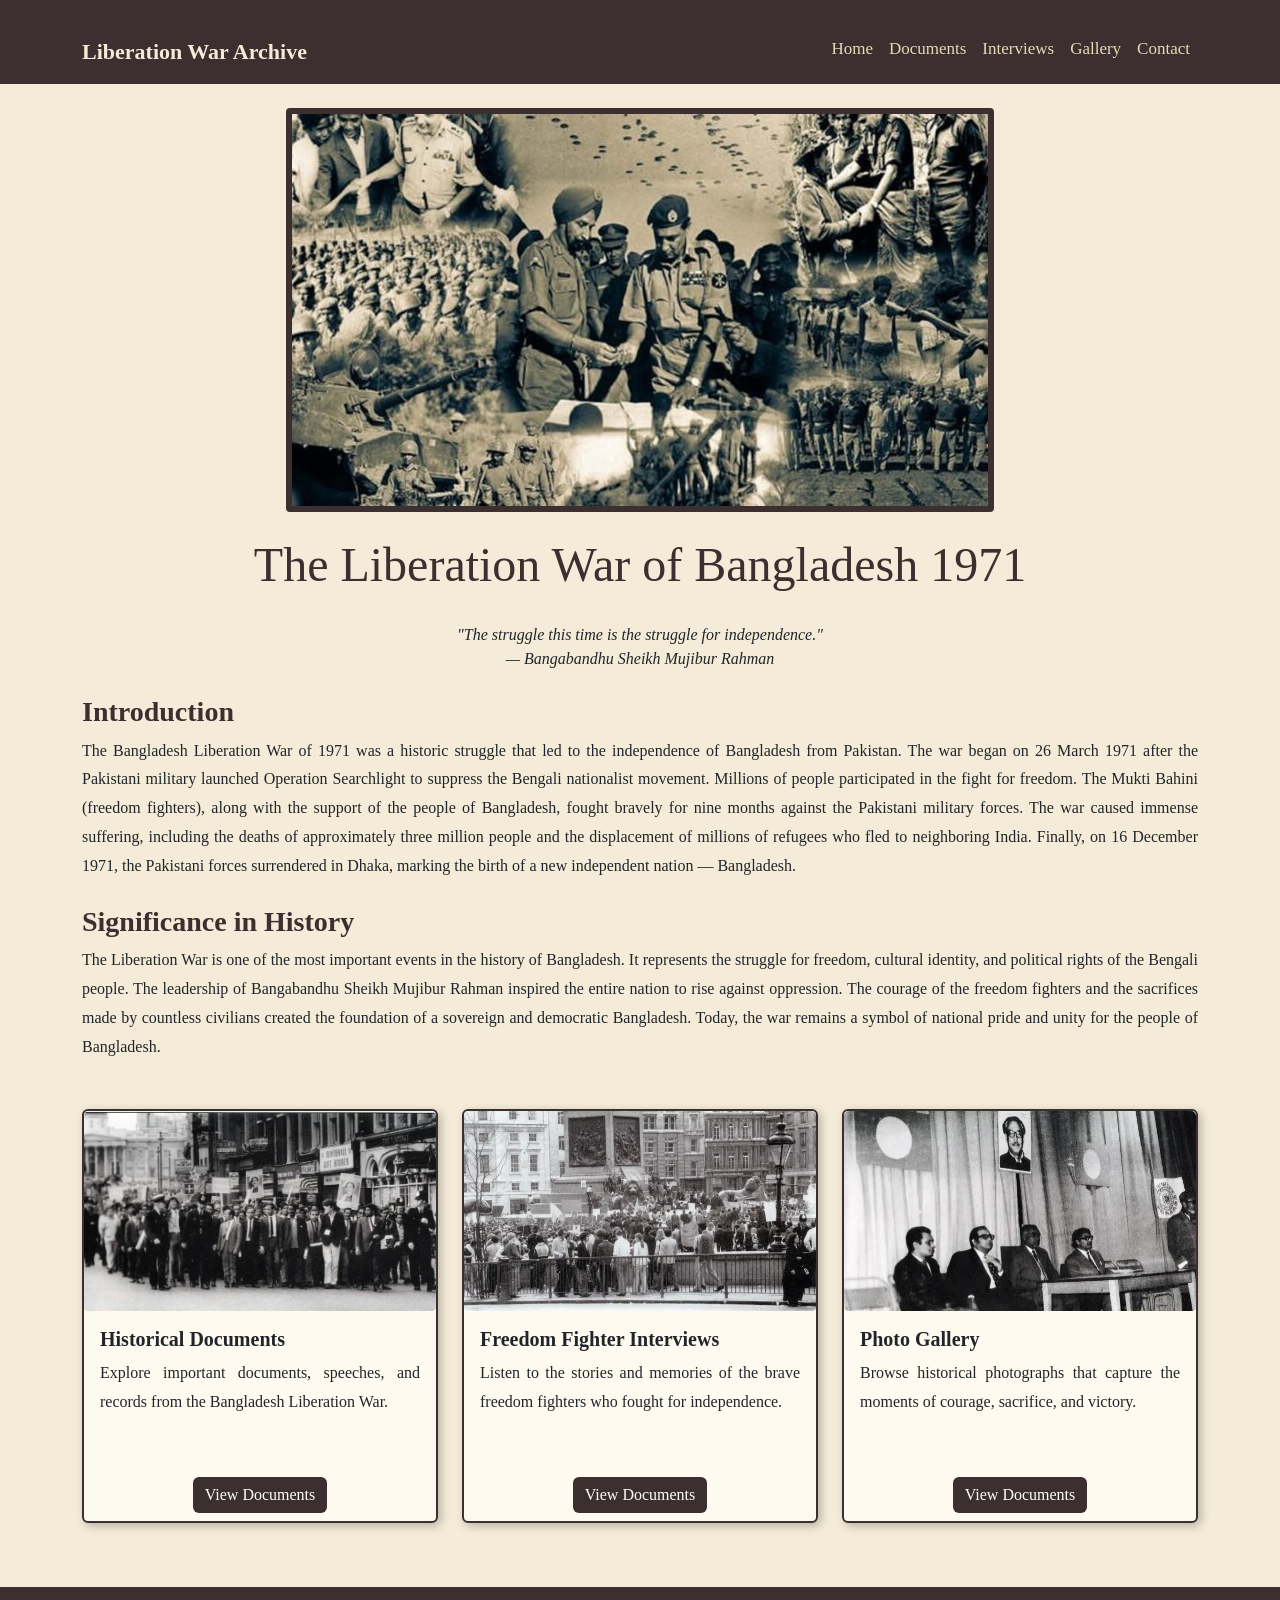
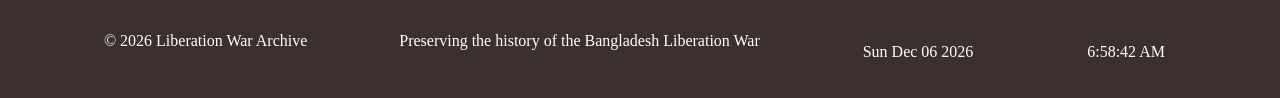
==== index.html @ 6a4b972b "Create index.html" ====
<!doctype html>
<html lang="en">
  <head>
    <meta charset="UTF-8" />
    <meta name="viewport" content="width=device-width, initial-scale=1" />

    <title>Liberation War Archive</title>

    <link
      href="https://cdn.jsdelivr.net/npm/bootstrap@5.3.8/dist/css/bootstrap.min.css"
      rel="stylesheet"
    />

    <link
      href="https://fonts.googleapis.com/css2?family=Libre+Baskerville&display=swap"
      rel="stylesheet"
    />

    <link rel="stylesheet" href="assets/style.css" />
  </head>

  <body>
    <nav class="navbar navbar-expand-lg sticky-top">
      <div class="container">
        <a class="navbar-brand" href="#">Liberation War Archive</a>

        <button
          class="navbar-toggler navbar-toggler border border-white border-1 bg-light"
          data-bs-toggle="collapse"
          data-bs-target="#menu"
        >
          <span class="navbar-toggler-icon"></span>
        </button>

        <div class="collapse navbar-collapse" id="menu">
          <ul class="navbar-nav ms-auto">
            <li class="nav-item">
              <a class="nav-link" href="home.html">Home</a>
            </li>

            <li class="nav-item">
              <a class="nav-link" href="Documentation.html">Documents</a>
            </li>

            <li class="nav-item">
              <a class="nav-link" href="Interviews.html">Interviews</a>
            </li>

            <li class="nav-item">
              <a class="nav-link" href="gallery.html">Gallery</a>
            </li>

            <li class="nav-item">
              <a class="nav-link" href="contact.html">Contact</a>
            </li>
          </ul>
        </div>
      </div>
    </nav>

    <main>
      <div class="container mt-4 text-center">
        <img src="assets/Image/Home/banner.jpg" class="img-fluid banner" />
      </div>

      <div class="container mt-4">
        <h1 class="text-center display-5">
          The Liberation War of Bangladesh 1971
        </h1>

        <div class="quote">
          "The struggle this time is the struggle for independence."

          <br />

          — Bangabandhu Sheikh Mujibur Rahman
        </div>
      </div>

      <div class="container mt-4">
        <h3>Introduction</h3>

        <p>
          The Bangladesh Liberation War of 1971 was a historic struggle that led
          to the independence of Bangladesh from Pakistan. The war began on 26
          March 1971 after the Pakistani military launched Operation Searchlight
          to suppress the Bengali nationalist movement. Millions of people
          participated in the fight for freedom. The Mukti Bahini (freedom
          fighters), along with the support of the people of Bangladesh, fought
          bravely for nine months against the Pakistani military forces. The war
          caused immense suffering, including the deaths of approximately three
          million people and the displacement of millions of refugees who fled
          to neighboring India. Finally, on 16 December 1971, the Pakistani
          forces surrendered in Dhaka, marking the birth of a new independent
          nation — Bangladesh.
        </p>
      </div>

      <div class="container mt-4">
        <h3>Significance in History</h3>

        <p>
          The Liberation War is one of the most important events in the history
          of Bangladesh. It represents the struggle for freedom, cultural
          identity, and political rights of the Bengali people. The leadership
          of Bangabandhu Sheikh Mujibur Rahman inspired the entire nation to
          rise against oppression. The courage of the freedom fighters and the
          sacrifices made by countless civilians created the foundation of a
          sovereign and democratic Bangladesh. Today, the war remains a symbol
          of national pride and unity for the people of Bangladesh.
        </p>
      </div>

      <div class="container mt-5">
        <div class="row">
          <div class="col-md-4 mb-4">
            <div class="card h-100 d-flex flex-column">
              <img
                src="assets/Image/Home/gl4.webp"
                class="card-img-top"
                style="object-fit: cover; height: 200px"
              />
              <div class="card-body flex-grow-1">
                <h5 class="card-title">Historical Documents</h5>
                <p>
                  Explore important documents, speeches, and records from the
                  Bangladesh Liberation War.
                </p>
              </div>
              <div class="card-footer bg-transparent border-0 text-center">
                <a href="#" class="btn btn-dark">View Documents</a>
              </div>
            </div>
          </div>

          <div class="col-md-4 mb-4">
            <div class="card h-100 d-flex flex-column">
              <img
                src="assets/Image/Home/gl3.webp"
                class="card-img-top"
                style="object-fit: cover; height: 200px"
              />
              <div class="card-body flex-grow-1">
                <h5 class="card-title">Freedom Fighter Interviews</h5>
                <p>
                  Listen to the stories and memories of the brave freedom
                  fighters who fought for independence.
                </p>
              </div>
              <div class="card-footer bg-transparent border-0 text-center">
                <a href="#" class="btn btn-dark">View Documents</a>
              </div>
            </div>
          </div>

          <div class="col-md-4 mb-4">
            <div class="card h-100 d-flex flex-column">
              <img
                src="assets/Image/Home/gl2.webp"
                class="card-img-top"
                style="object-fit: cover; height: 200px"
              />
              <div class="card-body flex-grow-1">
                <h5 class="card-title">Photo Gallery</h5>
                <p>
                  Browse historical photographs that capture the moments of
                  courage, sacrifice, and victory.
                </p>
              </div>
              <div class="card-footer bg-transparent border-0 text-center">
                <a href="#" class="btn btn-dark">View Documents</a>
              </div>
            </div>
          </div>
        </div>
      </div>
    </main>

    <footer class="">
      <div
        class="container d-flex flex-column flex-md-row gap-5 justify-content-around text-center"
      >
        <p>© 2026 Liberation War Archive</p>

        <p>Preserving the history of the Bangladesh Liberation War</p>

        <p id="date"></p>

        <p id="time"></p>
      </div>
    </footer>

    <script src="assets/main.js"></script>
    <script src="https://cdn.jsdelivr.net/npm/bootstrap@5.3.8/dist/js/bootstrap.bundle.min.js"></script>
  </body>
</html>
---- assets/style.css ----
body {
  background: #f4ecd8;
  font-family: Georgia, serif;
}

.navbar {
  background: #3b2f2f !important;
}

.navbar-brand {
  color: #f4ecd8 !important;
  font-weight: bold;
  font-size: 22px;
}

.nav-link {
  color: #e8d9b5 !important;
  font-size: 17px;
}

.nav-link:hover,
.nav-link.active {
  color: white !important;
}

/* ===== Headings ===== */
h1,
h2,
h3,
h4,
h5 {
  color: #3b2f2f;
  font-weight: bold;
}

/* ===== Paragraph ===== */
p {
  text-align: justify;
  line-height: 1.8;
}

/* ===== Links ===== */
a {
  color: #7a1c1c;
  text-decoration: none;
}

a:hover {
  color: #b22222;
  text-decoration: underline;
}

/* ===== Cards ===== */
.card {
  background: #fffaf0;
  border: 2px solid #3b2f2f;
  box-shadow: 3px 3px 10px rgba(0, 0, 0, 0.25);
  margin-bottom: 20px;
}

.card-title {
  font-weight: bold;
}

/* ===== Buttons ===== */
.btn-dark,
.btn-primary {
  background: #3b2f2f;
  border: none;
}

.btn-dark:hover,
.btn-primary:hover {
  background: #5a4747;
}

/* ===== Images ===== */
img {
  border-radius: 4px;
  max-width: 100%;
}

/* img.img-fluid:hover {
  transform: scale(1.05);
  box-shadow: 0 5px 15px rgba(0, 0, 0, 0.4);
  transition:
    transform 0.3s,
    box-shadow 0.3s;
} */

/* ===== Banner ===== */
.banner {
  border: 6px solid #3b2f2f;
}

/* ===== Lists ===== */
ul {
  padding-left: 20px;
}

li {
  margin-bottom: 6px;
}

/* ===== Video ===== */
iframe {
  width: 100%;
  height: 350px;
  border-radius: 6px;
}

/* ===== Quote Section ===== */
.quote {
  font-style: italic;
  text-align: center;
  margin-top: 30px;
}

/* ===== Footer ===== */
footer {
  background: #3b2f2f;
  color: white;
  padding: 20px;
  margin-top: 40px;
}

/* ===== Date Time ===== */
#date,
#time {
  color: white;
  background: #3b2f2f;
  padding: 8px;
  margin: 3px;
  border-radius: 5px;
  text-align: center;
}

/* ===== Section Spacing ===== */
.container {
  margin-top: 20px;
}

/* ===== Responsive ===== */
@media (max-width: 768px) {
  iframe {
    height: 250px;
  }

  h1 {
    font-size: 28px;
  }
}

/* ===== Gallery Grid (Bootstrap 5) ===== */
.row.g-3 img {
  border-radius: 6px;
  border: 2px solid #3b2f2f;
}

.row.g-3 img:hover {
  transform: scale(1.05);
  transition: all 0.3s;
  box-shadow: 0 5px 15px rgba(0, 0, 0, 0.3);
}

/* ===== Modal Images ===== */
.modal-body img {
  width: 100%;
  height: auto;
  border-radius: 6px;
}

/* ===== Gallery Cards ===== */
.gallery-card {
  border: 2px solid #3b2f2f;
  border-radius: 8px;
  overflow: hidden;
  background: #fffaf0;
  box-shadow: 3px 3px 10px rgba(0, 0, 0, 0.25);
  transition:
    transform 0.3s,
    box-shadow 0.3s;
}

.gallery-card img {
  width: 100%;
  height: 200px;
  object-fit: cover;
  display: block;
}

.gallery-card:hover {
  transform: scale(1.05);
  box-shadow: 0 10px 20px rgba(0, 0, 0, 0.4);
}
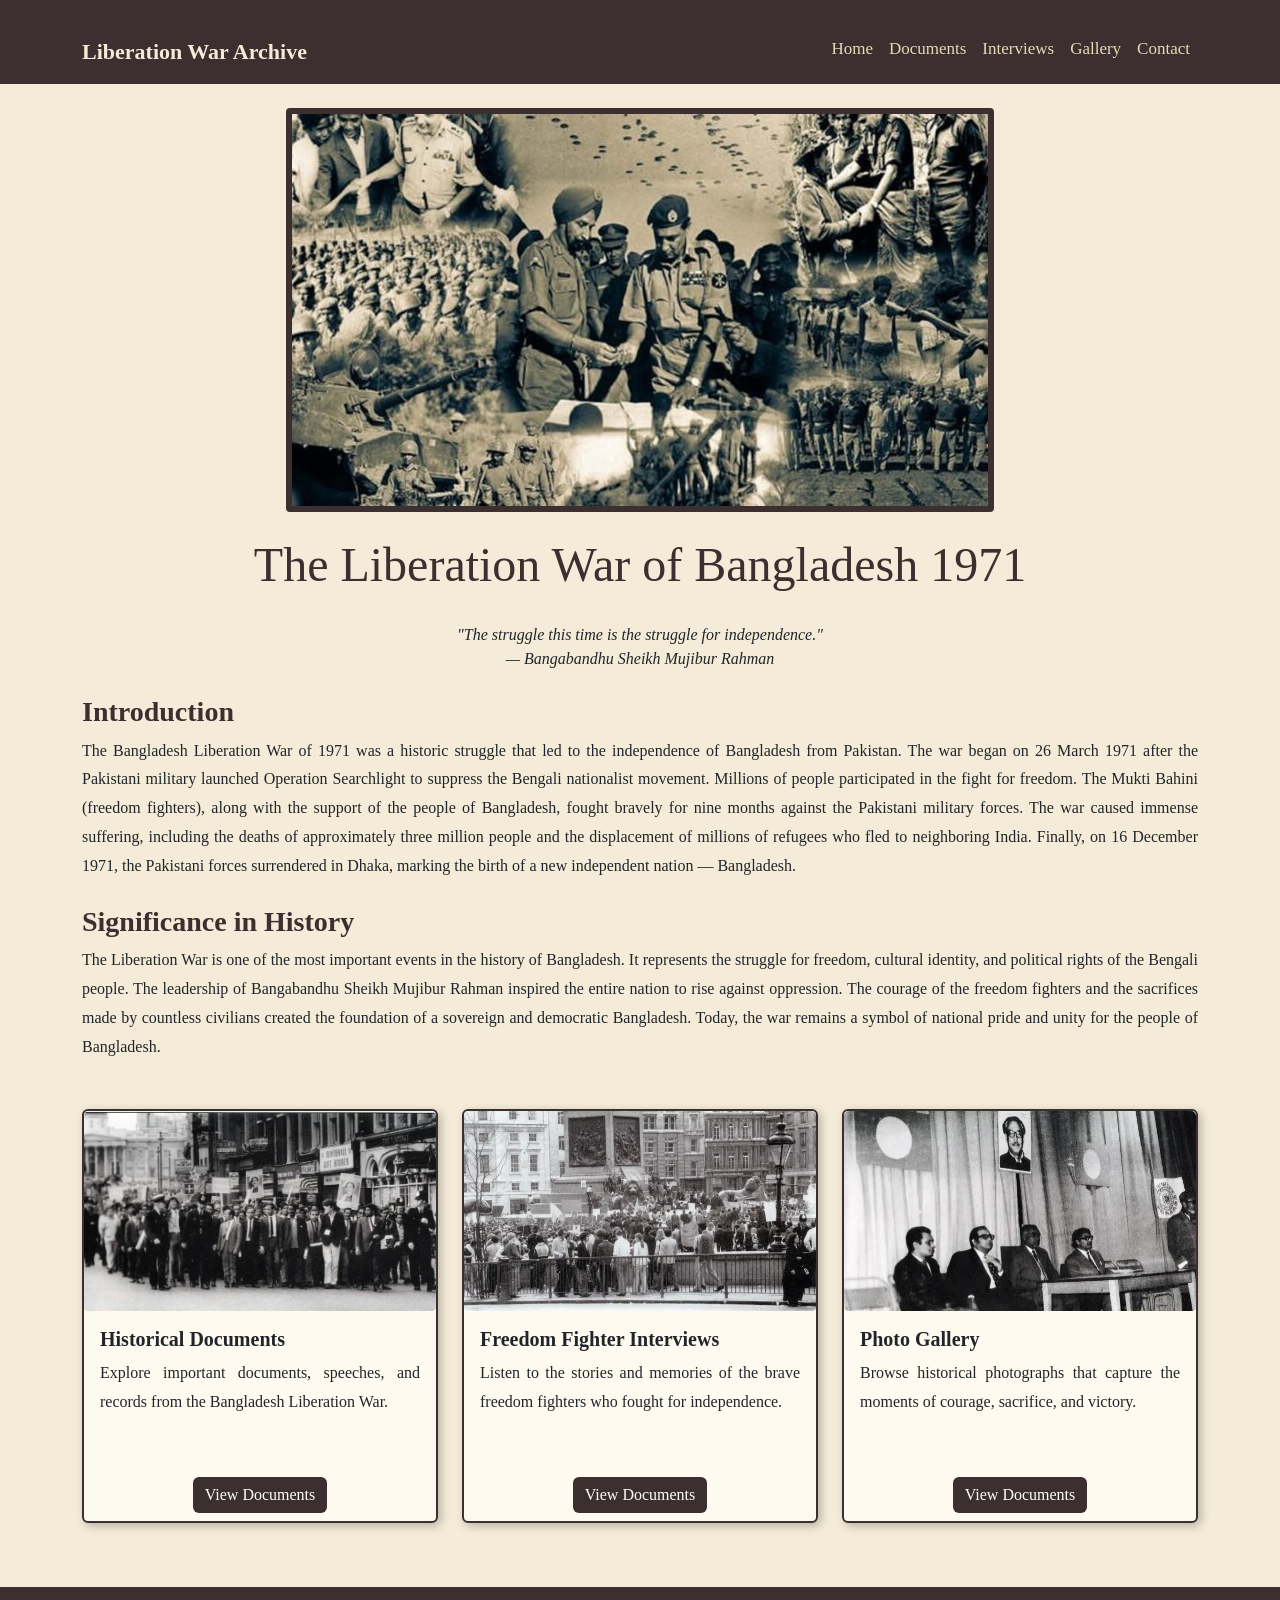
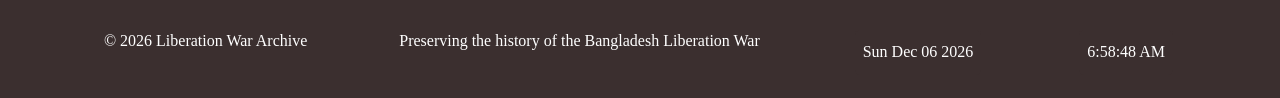
==== commit d96ec568: "Update index.html" ====
--- a/index.html
+++ b/index.html
@@ -25,11 +25,14 @@
         <a class="navbar-brand" href="#">Liberation War Archive</a>
 
         <button
-          class="navbar-toggler navbar-toggler border border-white border-1 bg-light"
+          id="toggleBtn"
+          class="toggle-btn d-lg-none"
           data-bs-toggle="collapse"
           data-bs-target="#menu"
         >
-          <span class="navbar-toggler-icon"></span>
+          <div id="bar1" class="bars"></div>
+          <div id="bar2" class="bars"></div>
+          <div id="bar3" class="bars"></div>
         </button>
 
         <div class="collapse navbar-collapse" id="menu">
@@ -113,7 +116,7 @@
 
       <div class="container mt-5">
         <div class="row">
-          <div class="col-md-4 mb-4">
+          <div class="col-lg-4 mb-4">
             <div class="card h-100 d-flex flex-column">
               <img
                 src="assets/Image/Home/gl4.webp"
@@ -133,7 +136,7 @@
             </div>
           </div>
 
-          <div class="col-md-4 mb-4">
+          <div class="col-lg-4 mb-4">
             <div class="card h-100 d-flex flex-column">
               <img
                 src="assets/Image/Home/gl3.webp"
@@ -153,7 +156,7 @@
             </div>
           </div>
 
-          <div class="col-md-4 mb-4">
+          <div class="col-lg-4 mb-4">
             <div class="card h-100 d-flex flex-column">
               <img
                 src="assets/Image/Home/gl2.webp"
